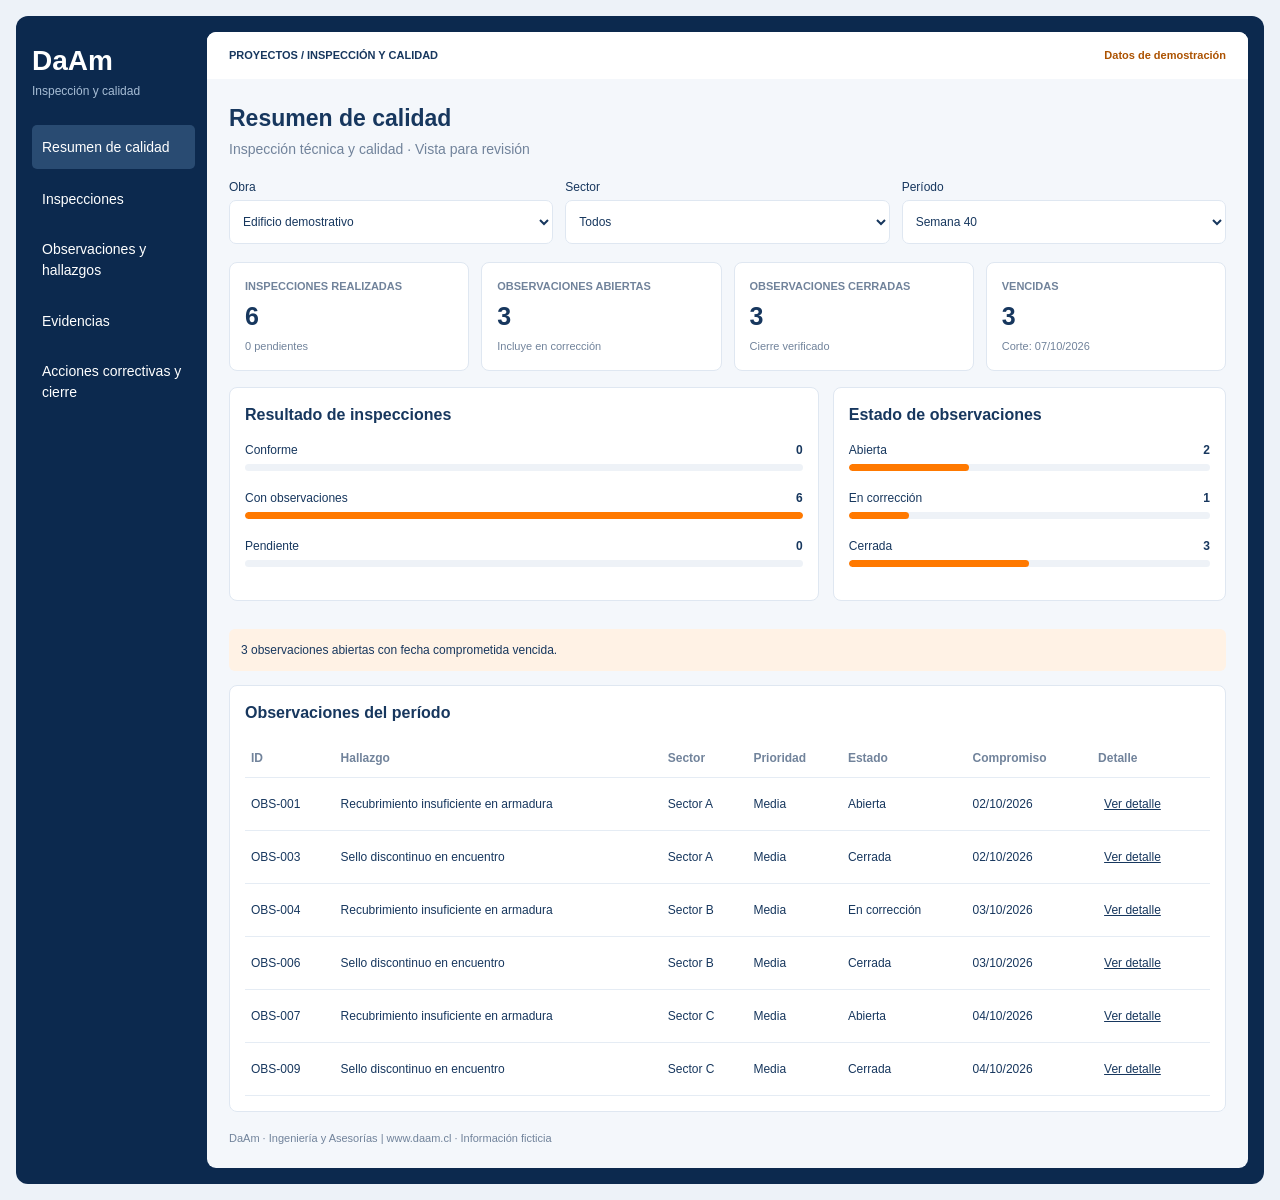
==== 01_Maquetas_DaAm/02_Inspeccion_Tecnica_y_Calidad/interfaz/index.html @ b721b5cd "Add files via upload" ====
<!doctype html>
<html lang="es"><head><meta charset="utf-8"><meta name="viewport" content="width=device-width,initial-scale=1"><title>DaAm · Inspección técnica y calidad</title><style>body{margin:0;padding:16px;background:#edf2f8}button,select{cursor:pointer}</style><meta name="description" content="Maqueta de revisión DaAm: inspección técnica y calidad con cinco páginas y datos de demostración."><link rel="icon" href="favicon.svg"><style>
@media(max-width:750px){
body{padding:6px}
#daam-review{padding:8px}
#daam-review aside{padding:2px 6px 8px}
#daam-review .brand{font-size:24px;line-height:1.2}
#daam-review .tag{margin-bottom:6px}
#daam-review nav{gap:2px}
#daam-review nav button{padding:6px 8px;min-height:36px}
#daam-review header{padding:10px 12px;gap:4px}
#daam-review .body{padding:12px}
#daam-review h2{font-size:21px;margin-bottom:2px}
#daam-review h3{margin-bottom:8px}
#daam-review .sub{margin-bottom:10px;font-size:12px}
#daam-review .filters{gap:8px;margin-bottom:10px}
#daam-review select{padding:7px;min-height:40px}
#daam-review .metrics{gap:8px;margin-bottom:10px}
#daam-review .metric{padding:10px}
#daam-review .value{font-size:21px;line-height:1.2;margin:3px 0}
#daam-review .hint{line-height:1.3}
#daam-review .panel{padding:12px;margin-bottom:10px}
#daam-review .panels{gap:0;margin-bottom:0}
#daam-review .chart{height:auto;aspect-ratio:490/205}
#daam-review .legend{margin-bottom:4px}
#daam-review .barrow{margin-bottom:10px}
#daam-review .barrow:last-child{margin-bottom:0}
#daam-review .barlabel{margin-bottom:3px}
#daam-review .alert{padding:9px;margin-bottom:10px}
#daam-review td,#daam-review th{padding:7px 5px}
#daam-review footer{margin-top:10px}
#daam-review .timeline{gap:10px}
}
</style><style>#daam-review .evidence-photo{display:block;width:100%;height:135px;object-fit:cover;border-radius:5px}#daam-review .evidence-photo.full{height:auto;max-height:320px;object-fit:contain}#daam-review .photo-note{font-size:11px;color:#71839b;margin:5px 0 10px}#daam-review dialog{max-height:90dvh;overflow-y:auto}</style></head><body>
<div id="daam-review">
<style>
#daam-review{font-family:Arial,sans-serif;color:#17375e;background:#0c294e;border-radius:12px;padding:16px;display:grid;grid-template-columns:175px minmax(0,1fr);font-size:14px;line-height:1.5}#daam-review *{box-sizing:border-box}#daam-review aside{color:white;padding:8px 12px 8px 0}#daam-review .brand{font-size:28px;font-weight:700;margin-bottom:0}#daam-review .tag{color:#a7bdd5;font-size:12px;margin-bottom:25px}#daam-review nav{display:grid;gap:8px}#daam-review button{font:inherit;border:0;text-align:left;background:transparent;color:inherit;padding:10px;border-radius:5px;min-height:44px}#daam-review button.active{background:#294b72;color:white}#daam-review main{background:#f4f7fb;border-radius:9px;overflow:hidden;min-width:0}#daam-review header{background:white;padding:15px 22px;font-size:11px;font-weight:700;display:flex;justify-content:space-between;gap:12px;flex-wrap:wrap}#daam-review .badge{color:#ac5200}#daam-review .body{padding:22px}#daam-review h2{font-size:23px;margin:0 0 4px;font-weight:700}#daam-review h3{font-size:16px;margin:0 0 14px;font-weight:700}#daam-review .sub{color:#71839b;margin:0 0 18px}#daam-review .filters{display:flex;gap:12px;flex-wrap:wrap;margin-bottom:18px}#daam-review label{display:grid;gap:4px;font-size:12px;flex:1;min-width:130px}#daam-review select{font:inherit;background:white;border:1px solid #dfe7f1;color:#17375e;padding:9px;border-radius:7px;width:100%;min-height:44px}#daam-review .metrics{display:grid;grid-template-columns:repeat(4,minmax(0,1fr));gap:12px;margin-bottom:16px}#daam-review .metric,#daam-review .panel{background:white;border:1px solid #dfe7f1;border-radius:8px;padding:15px}#daam-review .metric .label{font-size:11px;color:#71839b;font-weight:700;text-transform:uppercase}#daam-review .value{font-size:25px;font-weight:700;margin:3px 0}#daam-review .hint{font-size:11px;color:#71839b}#daam-review .orange{color:#ed7000}#daam-review .panels{display:grid;grid-template-columns:1.5fr 1fr;gap:14px;margin-bottom:14px}#daam-review .panel{min-width:0;margin-bottom:14px}#daam-review .barrow{margin-bottom:18px}#daam-review .barlabel{display:flex;justify-content:space-between;font-size:12px;gap:10px;margin-bottom:5px}#daam-review .track{height:7px;background:#eef2f7;border-radius:8px;overflow:hidden}#daam-review .bar{height:100%;background:#ff7900;border-radius:8px}#daam-review .tablewrap{overflow:auto}#daam-review table{border-collapse:collapse;width:100%;font-size:12px}#daam-review th{text-align:left;color:#71839b;font-weight:700}#daam-review td,#daam-review th{padding:10px 6px;border-bottom:1px solid #e5ecf4;white-space:nowrap}#daam-review .alert{background:#fff2e5;padding:12px;border-radius:6px;font-size:12px;margin-bottom:14px}#daam-review footer{color:#71839b;font-size:11px;margin-top:18px}#daam-review .legend{font-size:11px;display:flex;gap:16px;flex-wrap:wrap;margin-bottom:8px}#daam-review .legend span:before{content:' ';display:inline-block;width:18px;height:3px;background:#ff7900;margin-right:6px;vertical-align:middle}#daam-review .legend span:last-child:before{background:#294b72}#daam-review .chart{width:100%;height:200px;display:block}#daam-review .chart text{font-family:Arial;font-size:11px;fill:#71839b}#daam-review .timeline{display:grid;gap:15px}#daam-review .timeline .track{height:18px}#daam-review .timeline .bar{background:#294b72}#daam-review .footnote{font-size:12px;color:#71839b;margin-top:10px}@media(max-width:750px){#daam-review{grid-template-columns:1fr;padding:10px}#daam-review aside{padding:4px 8px 14px}#daam-review .tag{margin-bottom:10px}#daam-review nav{display:flex;flex-wrap:wrap;gap:4px}#daam-review nav button{font-size:12px}#daam-review .metrics{grid-template-columns:repeat(2,minmax(0,1fr))}#daam-review .panels{grid-template-columns:1fr}#daam-review .body{padding:15px}#daam-review .value{font-size:22px}}
</style>
<aside><div class="brand">DaAm</div><div class="tag">Inspección y calidad</div><nav aria-label="Páginas principales"><button class="active cursor-interaction" data-page="0" aria-pressed="true">Resumen de calidad</button><button class="cursor-interaction" data-page="1" aria-pressed="false">Inspecciones</button><button class="cursor-interaction" data-page="2" aria-pressed="false">Observaciones y hallazgos</button><button class="cursor-interaction" data-page="3" aria-pressed="false">Evidencias</button><button class="cursor-interaction" data-page="4" aria-pressed="false">Acciones correctivas y cierre</button></nav></aside>
<main><header><span>PROYECTOS / INSPECCIÓN Y CALIDAD</span><span class="badge">Datos de demostración</span></header><div class="body"><h2 id="dr-title">Resumen de calidad</h2><p class="sub">Inspección técnica y calidad · Vista para revisión</p><div class="filters"><label>Obra<select id="dr-project"><option>Edificio demostrativo</option><option>Centro logístico demostrativo</option></select></label><label>Sector<select id="dr-sector"><option>Todos</option><option>Sector A</option><option>Sector B</option><option>Sector C</option></select></label><label>Período<select id="dr-week"><option value="all">Todo el período</option><option value="39">Semana 39</option><option value="40" selected>Semana 40</option><option value="41">Semana 41</option></select></label></div><div id="dr-content" aria-live="polite"></div><footer>DaAm · Ingeniería y Asesorías | www.daam.cl · Información ficticia</footer></div></main>
<style>
#daam-review .quality-grid{display:grid;grid-template-columns:repeat(3,minmax(0,1fr));gap:12px}
#daam-review .evidence{padding:12px;background:#f4f7fb;border-radius:6px;border:1px solid #dfe7f1}
#daam-review .evidence strong{display:block;margin-bottom:5px}
#daam-review .evidence p{font-size:12px;margin:5px 0}
#daam-review .action{background:#294b72;color:white;font-size:12px;margin-top:8px}
#daam-review dialog{border:1px solid #dfe7f1;border-radius:10px;color:#17375e;max-width:560px;width:calc(100% - 32px);padding:20px}
#daam-review dialog::backdrop{background:#0c294e99}
#daam-review .checklist{padding-left:20px;font-size:14px}
#daam-review .row-action{color:#17375e;text-decoration:underline;padding:2px 6px;min-height:32px;font-size:12px}
@media(max-width:750px){#daam-review .quality-grid{grid-template-columns:1fr}#daam-review .evidence p{margin:3px 0}}
</style>
<script>
(()=>{
const root=document.getElementById('daam-review'),out=root.querySelector('#dr-content');
const names=['Resumen de calidad','Inspecciones','Observaciones y hallazgos','Evidencias','Acciones correctivas y cierre'];let page=0;
const templates=[
['Fundaciones','Obra gruesa','Dimensiones y recubrimientos','Conforme',null],
['Estructura','Obra gruesa','Armaduras y limpieza de moldajes','Con observaciones','Recubrimiento insuficiente en armadura'],
['Instalaciones sanitarias','Instalaciones','Prueba de estanqueidad','Con observaciones','Pérdida de presión en tramo de prueba'],
['Tabiquería','Terminaciones','Alineación y fijaciones','Conforme',null],
['Impermeabilización','Terminaciones','Continuidad y sellos','Con observaciones','Sello discontinuo en encuentro'],
['Instalaciones eléctricas','Instalaciones','Continuidad y rotulación','Pendiente',null]
];
const inspections=[],findings=[];let id=1,h=1;
for(let project=0;project<2;project++)for(let sector=0;sector<3;sector++)for(let i=0;i<6;i++){
const t=templates[i],week=39+(i%3),day=21+(week-39)*7+sector;
const date=new Date(Date.UTC(2026,8,day));const insp={id:'INS-'+String(id++).padStart(3,'0'),project,sector:'Sector '+String.fromCharCode(65+sector),week,date:date.toISOString().slice(0,10),part:t[0],specialty:t[1],check:t[2],result:t[3],responsible:['ITO obra gruesa','ITO instalaciones','ITO terminaciones'][i%3],finding:null};
if(t[4]){const n=h++,closed=(n%3===0),state=closed?'Cerrada':n%2===0?'En corrección':'Abierta';const detected=new Date(date),due=new Date(date);due.setUTCDate(due.getUTCDate()+4);const close=new Date(due);close.setUTCDate(close.getUTCDate()-1);const f={id:'OBS-'+String(n).padStart(3,'0'),inspection:insp.id,project,sector:insp.sector,week,date:insp.date,description:t[4],classification:'No conformidad',priority:i===2?'Alta':'Media',responsible:i===2?'Contratista sanitario':i===1?'Jefe de obra':'Contratista terminaciones',due:due.toISOString().slice(0,10),state,action:i===2?'Reparar unión y repetir prueba de presión':i===1?'Ajustar separadores y verificar recubrimiento':'Reponer sello y verificar continuidad',close:closed?close.toISOString().slice(0,10):null};insp.finding=f.id;findings.push(f)}inspections.push(insp)
}
const photo=x=>x.description.includes('Recubrimiento')?'armadura':x.description.includes('presión')?'presion':'sello';
const photoHtml=(x,full=false)=>`<img class="evidence-photo ${full?'full':''}" src="evidencias/${photo(x)}.png" alt="Fotografía ilustrativa: ${x.description}" loading="lazy"><p class="photo-note">Fotografía de demostración generada con IA</p>`;
const cutoff='2026-10-07',fmt=d=>d?d.split('-').reverse().join('/'):'—',metric=(l,v,h)=>`<div class="metric"><div class="label">${l}</div><div class="value">${v}</div><div class="hint">${h}</div></div>`,panel=(t,b)=>`<section class="panel"><h3>${t}</h3>${b}</section>`,table=(head,rows)=>`<div class="tablewrap"><table><thead><tr>${head.map(x=>`<th>${x}</th>`).join('')}</tr></thead><tbody>${rows.length?rows.map(r=>`<tr>${r.map(x=>`<td>${x}</td>`).join('')}</tr>`).join(''):`<tr><td colspan="${head.length}">Sin registros para estos filtros.</td></tr>`}</tbody></table></div>`;
function select(){const p=root.querySelector('#dr-project').selectedIndex,s=root.querySelector('#dr-sector').value,w=root.querySelector('#dr-week').value;const matches=x=>x.project===p&&(s==='Todos'||x.sector===s)&&(w==='all'||x.week===+w);return {ins:inspections.filter(matches),obs:findings.filter(matches)}}
function bars(items,total){return items.map(([l,n])=>`<div class="barrow"><div class="barlabel"><span>${l}</span><strong>${n}</strong></div><div class="track"><div class="bar" style="width:${total?n/total*100:0}%"></div></div></div>`).join('')}
function render(){const {ins,obs}=select(),done=ins.filter(x=>x.result!=='Pendiente').length,closed=obs.filter(x=>x.state==='Cerrada').length,open=obs.length-closed,late=obs.filter(x=>x.state!=='Cerrada'&&x.due<cutoff).length;root.querySelector('#dr-title').textContent=names[page];
const obsRows=obs.map(x=>[x.id,x.description,x.sector,x.priority,x.state,fmt(x.due),`<button class="row-action cursor-interaction" data-detail="${x.id}">Ver detalle</button>`]);
if(page===0)out.innerHTML=`<div class="metrics">${metric('Inspecciones realizadas',done,ins.length-done+' pendientes')}${metric('Observaciones abiertas',open,'Incluye en corrección')}${metric('Observaciones cerradas',closed,'Cierre verificado')}${metric('Vencidas',late,'Corte: 07/10/2026')}</div><div class="panels">${panel('Resultado de inspecciones',bars(['Conforme','Con observaciones','Pendiente'].map(s=>[s,ins.filter(x=>x.result===s).length]),ins.length))}${panel('Estado de observaciones',bars(['Abierta','En corrección','Cerrada'].map(s=>[s,obs.filter(x=>x.state===s).length]),obs.length))}</div><div class="alert">${late} observaciones abiertas con fecha comprometida vencida.</div>`+panel('Observaciones del período',table(['ID','Hallazgo','Sector','Prioridad','Estado','Compromiso','Detalle'],obsRows));
if(page===1)out.innerHTML=panel('Registro de inspecciones',table(['ID','Fecha','Especialidad','Sector','Partida','Responsable','Resultado','Lista aplicada'],ins.map(x=>[x.id,fmt(x.date),x.specialty,x.sector,x.part,x.responsible,x.result,`<button class="row-action cursor-interaction" data-detail="${x.id}">Ver lista</button>`])))+`<div class="footnote">Inspecciones pendientes: lista asignada, aún sin resultado.</div>`;
if(page===2)out.innerHTML=panel('Observaciones y hallazgos',table(['ID','Hallazgo','Sector','Prioridad','Estado','Compromiso','Detalle'],obsRows));
if(page===3)out.innerHTML=panel('Evidencias asociadas',`<div class="quality-grid">${obs.map(x=>`<article class="evidence">${photoHtml(x)}<strong>EV-${x.id.slice(4)} · ${x.sector}</strong><p>${x.description}</p><p>Inspección: ${x.inspection} · Hallazgo: ${x.id}</p><p>Fecha: ${fmt(x.date)}</p><p>Fotografía y acta de inspección de muestra</p><button class="action cursor-interaction" data-detail="${x.id}">Abrir evidencia</button></article>`).join('')}</div>`)+`<div class="footnote">Fotografías ilustrativas y registros ficticios vinculados a cada hallazgo. Las imágenes se reutilizan por tipo de observación y no corresponden a obras reales.</div>`;
if(page===4){const rate=obs.length?Math.round(closed/obs.length*100):0;const days=obs.filter(x=>x.close).map(x=>(Date.parse(x.close)-Date.parse(x.date))/86400000),avg=days.length?(days.reduce((a,b)=>a+b,0)/days.length).toFixed(1):'—';out.innerHTML=`<div class="metrics">${metric('Acciones pendientes',open,'Abiertas y en corrección')}${metric('Cierres verificados',closed,'Con registro de verificación')}${metric('Resolución',rate+' %','Cerradas / observaciones del período')}${metric('Tiempo medio de cierre',avg==='—'?'—':avg+' días','Solo observaciones cerradas')}</div>`+panel('Acciones correctivas y verificación',table(['Hallazgo','Acción requerida','Responsable','Compromiso','Estado','Cierre','Verificación'],obs.map(x=>[x.id,x.action,x.responsible,fmt(x.due),x.state,fmt(x.close),x.close?`<button class="row-action cursor-interaction" data-detail="${x.id}">Ver cierre</button>`:'Pendiente'])))+`<div class="footnote">Indicadores por fecha de detección del hallazgo. Vencimiento evaluado al 07/10/2026.</div>`}
out.querySelectorAll('[data-detail]').forEach(b=>b.addEventListener('click',()=>detail(b.dataset.detail)));
}
const dialog=document.createElement('dialog');dialog.id='quality-dialog';root.appendChild(dialog);
function detail(id){let x=inspections.find(x=>x.id===id);if(x){dialog.innerHTML=`<h3>${x.id} · ${x.part}</h3><p>${fmt(x.date)} · ${x.sector} · ${x.responsible}</p><p>Lista aplicada: ${x.check}</p><ul class="checklist"><li>Documentación y planos vigentes: ${x.result==='Pendiente'?'Por revisar':'Verificados'}</li><li>Ubicación y alcance: ${x.result==='Pendiente'?'Por revisar':'Verificados'}</li><li>Control de ejecución: ${x.result}</li></ul><p>Hallazgo asociado: ${x.finding||'Sin observaciones'}</p>`}else{x=findings.find(x=>x.id===id);dialog.innerHTML=`<h3>${x.id} · ${x.description}</h3>${photoHtml(x,true)}<p>Inspección ${x.inspection} · ${x.sector} · ${fmt(x.date)}</p><p>Clasificación: ${x.classification} · Prioridad: ${x.priority}</p><p>Responsable: ${x.responsible}</p><p>Acción: ${x.action}</p><p>Compromiso: ${fmt(x.due)} · Estado: ${x.state}</p><p>Evidencia de detección: acta EV-${x.id.slice(4)} de muestra.</p><p>${x.close?'Cierre verificado por ITO el '+fmt(x.close)+'. Acción revisada y resultado conforme.':'Verificación de cierre pendiente.'}</p>`}dialog.innerHTML+='<button class="action cursor-interaction" id="quality-close">Cerrar</button>';dialog.querySelector('#quality-close').onclick=()=>dialog.close();dialog.showModal()}
root.querySelectorAll('nav button').forEach(b=>b.addEventListener('click',()=>{page=+b.dataset.page;root.querySelectorAll('nav button').forEach(x=>{x.classList.toggle('active',x===b);x.setAttribute('aria-pressed',String(x===b))});render()}));root.querySelectorAll('select').forEach(s=>s.addEventListener('change',render));render();
})();
</script>
</div><script>
(function(){
 function send(type,extra){window.parent.postMessage(Object.assign({isStreamlitMessage:true,type:type},extra||{}),'*');}
 function resize(){send('streamlit:setFrameHeight',{height:Math.ceil(document.documentElement.getBoundingClientRect().height)});}
 window.addEventListener('message',function(e){if(e.source===window.parent&&e.data.type==='streamlit:render'){resize();}});
 send('streamlit:componentReady',{apiVersion:1});
 new ResizeObserver(resize).observe(document.body);
 window.addEventListener('load',resize);
})();
</script></body></html>
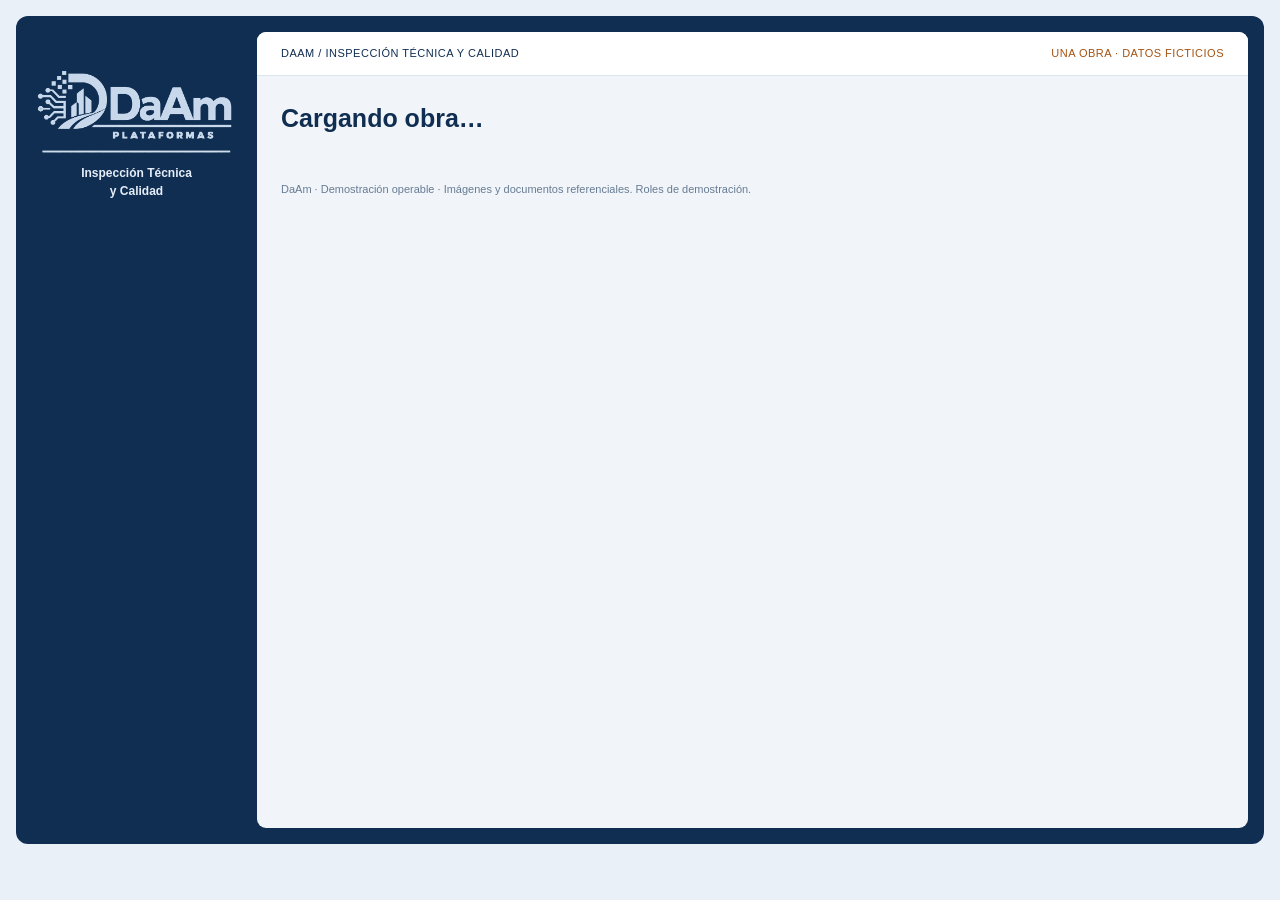
==== commit 597f9457: "Add files via upload" ====
--- a/01_Maquetas_DaAm/02_Inspeccion_Tecnica_y_Calidad/interfaz/index.html
+++ b/01_Maquetas_DaAm/02_Inspeccion_Tecnica_y_Calidad/interfaz/index.html
@@ -1,99 +1 @@
-<!doctype html>
-<html lang="es"><head><meta charset="utf-8"><meta name="viewport" content="width=device-width,initial-scale=1"><title>DaAm · Inspección técnica y calidad</title><style>body{margin:0;padding:16px;background:#edf2f8}button,select{cursor:pointer}</style><meta name="description" content="Maqueta de revisión DaAm: inspección técnica y calidad con cinco páginas y datos de demostración."><link rel="icon" href="favicon.svg"><style>
-@media(max-width:750px){
-body{padding:6px}
-#daam-review{padding:8px}
-#daam-review aside{padding:2px 6px 8px}
-#daam-review .brand{font-size:24px;line-height:1.2}
-#daam-review .tag{margin-bottom:6px}
-#daam-review nav{gap:2px}
-#daam-review nav button{padding:6px 8px;min-height:36px}
-#daam-review header{padding:10px 12px;gap:4px}
-#daam-review .body{padding:12px}
-#daam-review h2{font-size:21px;margin-bottom:2px}
-#daam-review h3{margin-bottom:8px}
-#daam-review .sub{margin-bottom:10px;font-size:12px}
-#daam-review .filters{gap:8px;margin-bottom:10px}
-#daam-review select{padding:7px;min-height:40px}
-#daam-review .metrics{gap:8px;margin-bottom:10px}
-#daam-review .metric{padding:10px}
-#daam-review .value{font-size:21px;line-height:1.2;margin:3px 0}
-#daam-review .hint{line-height:1.3}
-#daam-review .panel{padding:12px;margin-bottom:10px}
-#daam-review .panels{gap:0;margin-bottom:0}
-#daam-review .chart{height:auto;aspect-ratio:490/205}
-#daam-review .legend{margin-bottom:4px}
-#daam-review .barrow{margin-bottom:10px}
-#daam-review .barrow:last-child{margin-bottom:0}
-#daam-review .barlabel{margin-bottom:3px}
-#daam-review .alert{padding:9px;margin-bottom:10px}
-#daam-review td,#daam-review th{padding:7px 5px}
-#daam-review footer{margin-top:10px}
-#daam-review .timeline{gap:10px}
-}
-</style><style>#daam-review .evidence-photo{display:block;width:100%;height:135px;object-fit:cover;border-radius:5px}#daam-review .evidence-photo.full{height:auto;max-height:320px;object-fit:contain}#daam-review .photo-note{font-size:11px;color:#71839b;margin:5px 0 10px}#daam-review dialog{max-height:90dvh;overflow-y:auto}</style></head><body>
-<div id="daam-review">
-<style>
-#daam-review{font-family:Arial,sans-serif;color:#17375e;background:#0c294e;border-radius:12px;padding:16px;display:grid;grid-template-columns:175px minmax(0,1fr);font-size:14px;line-height:1.5}#daam-review *{box-sizing:border-box}#daam-review aside{color:white;padding:8px 12px 8px 0}#daam-review .brand{font-size:28px;font-weight:700;margin-bottom:0}#daam-review .tag{color:#a7bdd5;font-size:12px;margin-bottom:25px}#daam-review nav{display:grid;gap:8px}#daam-review button{font:inherit;border:0;text-align:left;background:transparent;color:inherit;padding:10px;border-radius:5px;min-height:44px}#daam-review button.active{background:#294b72;color:white}#daam-review main{background:#f4f7fb;border-radius:9px;overflow:hidden;min-width:0}#daam-review header{background:white;padding:15px 22px;font-size:11px;font-weight:700;display:flex;justify-content:space-between;gap:12px;flex-wrap:wrap}#daam-review .badge{color:#ac5200}#daam-review .body{padding:22px}#daam-review h2{font-size:23px;margin:0 0 4px;font-weight:700}#daam-review h3{font-size:16px;margin:0 0 14px;font-weight:700}#daam-review .sub{color:#71839b;margin:0 0 18px}#daam-review .filters{display:flex;gap:12px;flex-wrap:wrap;margin-bottom:18px}#daam-review label{display:grid;gap:4px;font-size:12px;flex:1;min-width:130px}#daam-review select{font:inherit;background:white;border:1px solid #dfe7f1;color:#17375e;padding:9px;border-radius:7px;width:100%;min-height:44px}#daam-review .metrics{display:grid;grid-template-columns:repeat(4,minmax(0,1fr));gap:12px;margin-bottom:16px}#daam-review .metric,#daam-review .panel{background:white;border:1px solid #dfe7f1;border-radius:8px;padding:15px}#daam-review .metric .label{font-size:11px;color:#71839b;font-weight:700;text-transform:uppercase}#daam-review .value{font-size:25px;font-weight:700;margin:3px 0}#daam-review .hint{font-size:11px;color:#71839b}#daam-review .orange{color:#ed7000}#daam-review .panels{display:grid;grid-template-columns:1.5fr 1fr;gap:14px;margin-bottom:14px}#daam-review .panel{min-width:0;margin-bottom:14px}#daam-review .barrow{margin-bottom:18px}#daam-review .barlabel{display:flex;justify-content:space-between;font-size:12px;gap:10px;margin-bottom:5px}#daam-review .track{height:7px;background:#eef2f7;border-radius:8px;overflow:hidden}#daam-review .bar{height:100%;background:#ff7900;border-radius:8px}#daam-review .tablewrap{overflow:auto}#daam-review table{border-collapse:collapse;width:100%;font-size:12px}#daam-review th{text-align:left;color:#71839b;font-weight:700}#daam-review td,#daam-review th{padding:10px 6px;border-bottom:1px solid #e5ecf4;white-space:nowrap}#daam-review .alert{background:#fff2e5;padding:12px;border-radius:6px;font-size:12px;margin-bottom:14px}#daam-review footer{color:#71839b;font-size:11px;margin-top:18px}#daam-review .legend{font-size:11px;display:flex;gap:16px;flex-wrap:wrap;margin-bottom:8px}#daam-review .legend span:before{content:' ';display:inline-block;width:18px;height:3px;background:#ff7900;margin-right:6px;vertical-align:middle}#daam-review .legend span:last-child:before{background:#294b72}#daam-review .chart{width:100%;height:200px;display:block}#daam-review .chart text{font-family:Arial;font-size:11px;fill:#71839b}#daam-review .timeline{display:grid;gap:15px}#daam-review .timeline .track{height:18px}#daam-review .timeline .bar{background:#294b72}#daam-review .footnote{font-size:12px;color:#71839b;margin-top:10px}@media(max-width:750px){#daam-review{grid-template-columns:1fr;padding:10px}#daam-review aside{padding:4px 8px 14px}#daam-review .tag{margin-bottom:10px}#daam-review nav{display:flex;flex-wrap:wrap;gap:4px}#daam-review nav button{font-size:12px}#daam-review .metrics{grid-template-columns:repeat(2,minmax(0,1fr))}#daam-review .panels{grid-template-columns:1fr}#daam-review .body{padding:15px}#daam-review .value{font-size:22px}}
-</style>
-<aside><div class="brand">DaAm</div><div class="tag">Inspección y calidad</div><nav aria-label="Páginas principales"><button class="active cursor-interaction" data-page="0" aria-pressed="true">Resumen de calidad</button><button class="cursor-interaction" data-page="1" aria-pressed="false">Inspecciones</button><button class="cursor-interaction" data-page="2" aria-pressed="false">Observaciones y hallazgos</button><button class="cursor-interaction" data-page="3" aria-pressed="false">Evidencias</button><button class="cursor-interaction" data-page="4" aria-pressed="false">Acciones correctivas y cierre</button></nav></aside>
-<main><header><span>PROYECTOS / INSPECCIÓN Y CALIDAD</span><span class="badge">Datos de demostración</span></header><div class="body"><h2 id="dr-title">Resumen de calidad</h2><p class="sub">Inspección técnica y calidad · Vista para revisión</p><div class="filters"><label>Obra<select id="dr-project"><option>Edificio demostrativo</option><option>Centro logístico demostrativo</option></select></label><label>Sector<select id="dr-sector"><option>Todos</option><option>Sector A</option><option>Sector B</option><option>Sector C</option></select></label><label>Período<select id="dr-week"><option value="all">Todo el período</option><option value="39">Semana 39</option><option value="40" selected>Semana 40</option><option value="41">Semana 41</option></select></label></div><div id="dr-content" aria-live="polite"></div><footer>DaAm · Ingeniería y Asesorías | www.daam.cl · Información ficticia</footer></div></main>
-<style>
-#daam-review .quality-grid{display:grid;grid-template-columns:repeat(3,minmax(0,1fr));gap:12px}
-#daam-review .evidence{padding:12px;background:#f4f7fb;border-radius:6px;border:1px solid #dfe7f1}
-#daam-review .evidence strong{display:block;margin-bottom:5px}
-#daam-review .evidence p{font-size:12px;margin:5px 0}
-#daam-review .action{background:#294b72;color:white;font-size:12px;margin-top:8px}
-#daam-review dialog{border:1px solid #dfe7f1;border-radius:10px;color:#17375e;max-width:560px;width:calc(100% - 32px);padding:20px}
-#daam-review dialog::backdrop{background:#0c294e99}
-#daam-review .checklist{padding-left:20px;font-size:14px}
-#daam-review .row-action{color:#17375e;text-decoration:underline;padding:2px 6px;min-height:32px;font-size:12px}
-@media(max-width:750px){#daam-review .quality-grid{grid-template-columns:1fr}#daam-review .evidence p{margin:3px 0}}
-</style>
-<script>
-(()=>{
-const root=document.getElementById('daam-review'),out=root.querySelector('#dr-content');
-const names=['Resumen de calidad','Inspecciones','Observaciones y hallazgos','Evidencias','Acciones correctivas y cierre'];let page=0;
-const templates=[
-['Fundaciones','Obra gruesa','Dimensiones y recubrimientos','Conforme',null],
-['Estructura','Obra gruesa','Armaduras y limpieza de moldajes','Con observaciones','Recubrimiento insuficiente en armadura'],
-['Instalaciones sanitarias','Instalaciones','Prueba de estanqueidad','Con observaciones','Pérdida de presión en tramo de prueba'],
-['Tabiquería','Terminaciones','Alineación y fijaciones','Conforme',null],
-['Impermeabilización','Terminaciones','Continuidad y sellos','Con observaciones','Sello discontinuo en encuentro'],
-['Instalaciones eléctricas','Instalaciones','Continuidad y rotulación','Pendiente',null]
-];
-const inspections=[],findings=[];let id=1,h=1;
-for(let project=0;project<2;project++)for(let sector=0;sector<3;sector++)for(let i=0;i<6;i++){
-const t=templates[i],week=39+(i%3),day=21+(week-39)*7+sector;
-const date=new Date(Date.UTC(2026,8,day));const insp={id:'INS-'+String(id++).padStart(3,'0'),project,sector:'Sector '+String.fromCharCode(65+sector),week,date:date.toISOString().slice(0,10),part:t[0],specialty:t[1],check:t[2],result:t[3],responsible:['ITO obra gruesa','ITO instalaciones','ITO terminaciones'][i%3],finding:null};
-if(t[4]){const n=h++,closed=(n%3===0),state=closed?'Cerrada':n%2===0?'En corrección':'Abierta';const detected=new Date(date),due=new Date(date);due.setUTCDate(due.getUTCDate()+4);const close=new Date(due);close.setUTCDate(close.getUTCDate()-1);const f={id:'OBS-'+String(n).padStart(3,'0'),inspection:insp.id,project,sector:insp.sector,week,date:insp.date,description:t[4],classification:'No conformidad',priority:i===2?'Alta':'Media',responsible:i===2?'Contratista sanitario':i===1?'Jefe de obra':'Contratista terminaciones',due:due.toISOString().slice(0,10),state,action:i===2?'Reparar unión y repetir prueba de presión':i===1?'Ajustar separadores y verificar recubrimiento':'Reponer sello y verificar continuidad',close:closed?close.toISOString().slice(0,10):null};insp.finding=f.id;findings.push(f)}inspections.push(insp)
-}
-const photo=x=>x.description.includes('Recubrimiento')?'armadura':x.description.includes('presión')?'presion':'sello';
-const photoHtml=(x,full=false)=>`<img class="evidence-photo ${full?'full':''}" src="evidencias/${photo(x)}.png" alt="Fotografía ilustrativa: ${x.description}" loading="lazy"><p class="photo-note">Fotografía de demostración generada con IA</p>`;
-const cutoff='2026-10-07',fmt=d=>d?d.split('-').reverse().join('/'):'—',metric=(l,v,h)=>`<div class="metric"><div class="label">${l}</div><div class="value">${v}</div><div class="hint">${h}</div></div>`,panel=(t,b)=>`<section class="panel"><h3>${t}</h3>${b}</section>`,table=(head,rows)=>`<div class="tablewrap"><table><thead><tr>${head.map(x=>`<th>${x}</th>`).join('')}</tr></thead><tbody>${rows.length?rows.map(r=>`<tr>${r.map(x=>`<td>${x}</td>`).join('')}</tr>`).join(''):`<tr><td colspan="${head.length}">Sin registros para estos filtros.</td></tr>`}</tbody></table></div>`;
-function select(){const p=root.querySelector('#dr-project').selectedIndex,s=root.querySelector('#dr-sector').value,w=root.querySelector('#dr-week').value;const matches=x=>x.project===p&&(s==='Todos'||x.sector===s)&&(w==='all'||x.week===+w);return {ins:inspections.filter(matches),obs:findings.filter(matches)}}
-function bars(items,total){return items.map(([l,n])=>`<div class="barrow"><div class="barlabel"><span>${l}</span><strong>${n}</strong></div><div class="track"><div class="bar" style="width:${total?n/total*100:0}%"></div></div></div>`).join('')}
-function render(){const {ins,obs}=select(),done=ins.filter(x=>x.result!=='Pendiente').length,closed=obs.filter(x=>x.state==='Cerrada').length,open=obs.length-closed,late=obs.filter(x=>x.state!=='Cerrada'&&x.due<cutoff).length;root.querySelector('#dr-title').textContent=names[page];
-const obsRows=obs.map(x=>[x.id,x.description,x.sector,x.priority,x.state,fmt(x.due),`<button class="row-action cursor-interaction" data-detail="${x.id}">Ver detalle</button>`]);
-if(page===0)out.innerHTML=`<div class="metrics">${metric('Inspecciones realizadas',done,ins.length-done+' pendientes')}${metric('Observaciones abiertas',open,'Incluye en corrección')}${metric('Observaciones cerradas',closed,'Cierre verificado')}${metric('Vencidas',late,'Corte: 07/10/2026')}</div><div class="panels">${panel('Resultado de inspecciones',bars(['Conforme','Con observaciones','Pendiente'].map(s=>[s,ins.filter(x=>x.result===s).length]),ins.length))}${panel('Estado de observaciones',bars(['Abierta','En corrección','Cerrada'].map(s=>[s,obs.filter(x=>x.state===s).length]),obs.length))}</div><div class="alert">${late} observaciones abiertas con fecha comprometida vencida.</div>`+panel('Observaciones del período',table(['ID','Hallazgo','Sector','Prioridad','Estado','Compromiso','Detalle'],obsRows));
-if(page===1)out.innerHTML=panel('Registro de inspecciones',table(['ID','Fecha','Especialidad','Sector','Partida','Responsable','Resultado','Lista aplicada'],ins.map(x=>[x.id,fmt(x.date),x.specialty,x.sector,x.part,x.responsible,x.result,`<button class="row-action cursor-interaction" data-detail="${x.id}">Ver lista</button>`])))+`<div class="footnote">Inspecciones pendientes: lista asignada, aún sin resultado.</div>`;
-if(page===2)out.innerHTML=panel('Observaciones y hallazgos',table(['ID','Hallazgo','Sector','Prioridad','Estado','Compromiso','Detalle'],obsRows));
-if(page===3)out.innerHTML=panel('Evidencias asociadas',`<div class="quality-grid">${obs.map(x=>`<article class="evidence">${photoHtml(x)}<strong>EV-${x.id.slice(4)} · ${x.sector}</strong><p>${x.description}</p><p>Inspección: ${x.inspection} · Hallazgo: ${x.id}</p><p>Fecha: ${fmt(x.date)}</p><p>Fotografía y acta de inspección de muestra</p><button class="action cursor-interaction" data-detail="${x.id}">Abrir evidencia</button></article>`).join('')}</div>`)+`<div class="footnote">Fotografías ilustrativas y registros ficticios vinculados a cada hallazgo. Las imágenes se reutilizan por tipo de observación y no corresponden a obras reales.</div>`;
-if(page===4){const rate=obs.length?Math.round(closed/obs.length*100):0;const days=obs.filter(x=>x.close).map(x=>(Date.parse(x.close)-Date.parse(x.date))/86400000),avg=days.length?(days.reduce((a,b)=>a+b,0)/days.length).toFixed(1):'—';out.innerHTML=`<div class="metrics">${metric('Acciones pendientes',open,'Abiertas y en corrección')}${metric('Cierres verificados',closed,'Con registro de verificación')}${metric('Resolución',rate+' %','Cerradas / observaciones del período')}${metric('Tiempo medio de cierre',avg==='—'?'—':avg+' días','Solo observaciones cerradas')}</div>`+panel('Acciones correctivas y verificación',table(['Hallazgo','Acción requerida','Responsable','Compromiso','Estado','Cierre','Verificación'],obs.map(x=>[x.id,x.action,x.responsible,fmt(x.due),x.state,fmt(x.close),x.close?`<button class="row-action cursor-interaction" data-detail="${x.id}">Ver cierre</button>`:'Pendiente'])))+`<div class="footnote">Indicadores por fecha de detección del hallazgo. Vencimiento evaluado al 07/10/2026.</div>`}
-out.querySelectorAll('[data-detail]').forEach(b=>b.addEventListener('click',()=>detail(b.dataset.detail)));
-}
-const dialog=document.createElement('dialog');dialog.id='quality-dialog';root.appendChild(dialog);
-function detail(id){let x=inspections.find(x=>x.id===id);if(x){dialog.innerHTML=`<h3>${x.id} · ${x.part}</h3><p>${fmt(x.date)} · ${x.sector} · ${x.responsible}</p><p>Lista aplicada: ${x.check}</p><ul class="checklist"><li>Documentación y planos vigentes: ${x.result==='Pendiente'?'Por revisar':'Verificados'}</li><li>Ubicación y alcance: ${x.result==='Pendiente'?'Por revisar':'Verificados'}</li><li>Control de ejecución: ${x.result}</li></ul><p>Hallazgo asociado: ${x.finding||'Sin observaciones'}</p>`}else{x=findings.find(x=>x.id===id);dialog.innerHTML=`<h3>${x.id} · ${x.description}</h3>${photoHtml(x,true)}<p>Inspección ${x.inspection} · ${x.sector} · ${fmt(x.date)}</p><p>Clasificación: ${x.classification} · Prioridad: ${x.priority}</p><p>Responsable: ${x.responsible}</p><p>Acción: ${x.action}</p><p>Compromiso: ${fmt(x.due)} · Estado: ${x.state}</p><p>Evidencia de detección: acta EV-${x.id.slice(4)} de muestra.</p><p>${x.close?'Cierre verificado por ITO el '+fmt(x.close)+'. Acción revisada y resultado conforme.':'Verificación de cierre pendiente.'}</p>`}dialog.innerHTML+='<button class="action cursor-interaction" id="quality-close">Cerrar</button>';dialog.querySelector('#quality-close').onclick=()=>dialog.close();dialog.showModal()}
-root.querySelectorAll('nav button').forEach(b=>b.addEventListener('click',()=>{page=+b.dataset.page;root.querySelectorAll('nav button').forEach(x=>{x.classList.toggle('active',x===b);x.setAttribute('aria-pressed',String(x===b))});render()}));root.querySelectorAll('select').forEach(s=>s.addEventListener('change',render));render();
-})();
-</script>
-</div><script>
-(function(){
- function send(type,extra){window.parent.postMessage(Object.assign({isStreamlitMessage:true,type:type},extra||{}),'*');}
- function resize(){send('streamlit:setFrameHeight',{height:Math.ceil(document.documentElement.getBoundingClientRect().height)});}
- window.addEventListener('message',function(e){if(e.source===window.parent&&e.data.type==='streamlit:render'){resize();}});
- send('streamlit:componentReady',{apiVersion:1});
- new ResizeObserver(resize).observe(document.body);
- window.addEventListener('load',resize);
-})();
-</script></body></html>
+<!doctype html><html lang="es"><head><meta charset="utf-8"><meta name="viewport" content="width=device-width,initial-scale=1"><title>DaAm · Inspección Técnica y Calidad</title><link rel="stylesheet" href="base.css"><link rel="stylesheet" href="calidad.css"></head><body><div class="app"><aside><div class="brand-lockup" aria-label="DaAm Plataformas · Inspección Técnica y Calidad"><div class="brand-symbol"><img src="logo-daam-base.png" alt="DaAm Plataformas"></div><div class="brand-subtitle">Inspección Técnica<br>y Calidad</div></div><nav aria-label="Pestañas de la plataforma"></nav></aside><main><header><span>DAAM / INSPECCIÓN TÉCNICA Y CALIDAD</span><span class="demo">UNA OBRA · DATOS FICTICIOS</span></header><div class="body"><h1 id="title">Cargando obra…</h1><p class="subtitle" id="project"></p><div id="message" role="status"></div><div class="toolbar" id="filters"></div><div id="content"></div><footer>DaAm · Demostración operable · Imágenes y documentos referenciales. Roles de demostración.</footer></div></main></div><dialog id="viewer"><button class="btn" id="close-viewer">Cerrar ×</button><h2 id="viewer-title"></h2><img id="viewer-image" alt=""><p id="viewer-note" class="note"></p></dialog><script src="app.js"></script></body></html>
--- a/01_Maquetas_DaAm/02_Inspeccion_Tecnica_y_Calidad/interfaz/base.css
+++ b/01_Maquetas_DaAm/02_Inspeccion_Tecnica_y_Calidad/interfaz/base.css
@@ -0,0 +1,3 @@
+
+:root{--navy:#102e52;--blue:#365d85;--orange:#f47b20;--bg:#f1f5fa;--muted:#667b92;--line:#dce5ef;--red:#b7363a;--green:#23715b}*{box-sizing:border-box}body{margin:0;padding:16px;background:#eaf0f7;color:var(--navy);font:14px/1.5 Arial,sans-serif}button,input,select{font:inherit}button,select{cursor:pointer}button:focus-visible,input:focus-visible,select:focus-visible{outline:3px solid #f4a45f;outline-offset:2px}.app{display:grid;grid-template-columns:225px minmax(0,1fr);padding:16px;background:var(--navy);border-radius:12px;min-height:92vh}aside{padding-right:16px;color:white}.logo{display:block;width:100%;margin:10px 0 22px}.brand-label{font-size:11px;color:#bacce0;margin:0 0 20px}nav{display:grid;gap:8px}nav button{border:0;background:#2b5078;color:#ffffff;text-align:center;border-radius:6px;padding:12px;min-height:44px}nav button.active{background:#436f9b;color:white}nav button:hover{background:#3b658f}nav button.active:hover{background:#4c7ba9}main{background:var(--bg);border-radius:9px;overflow:hidden;min-width:0}header{background:white;border-bottom:1px solid var(--line);padding:13px 24px;display:flex;justify-content:space-between;gap:12px;flex-wrap:wrap;font-size:11px;letter-spacing:.5px}.demo{color:#a45211}.body{padding:24px}h1{font-size:25px;margin:0}h2{font-size:16px;margin:0 0 15px}p{margin:0 0 12px}.subtitle,.muted{color:var(--muted)}.subtitle{margin:3px 0 20px}.toolbar{display:flex;gap:12px;align-items:end;flex-wrap:wrap;margin:16px 0}.toolbar label{display:grid;gap:5px;font-size:12px;min-width:135px}.toolbar input,.toolbar select{border:1px solid var(--line);border-radius:6px;background:white;color:var(--navy);padding:8px;min-height:40px}.toolbar select[multiple]{height:82px;min-width:160px}.btn{border:1px solid var(--line);background:white;color:var(--navy);border-radius:6px;padding:9px 14px;min-height:40px}.btn.primary{background:var(--navy);color:white}.panel{padding:20px;background:white;border:1px solid var(--line);border-radius:8px;margin-bottom:18px;min-width:0}.info{display:grid;grid-template-columns:repeat(4,minmax(0,1fr));gap:17px 24px}.info small{display:block;color:var(--muted);font-size:11px;text-transform:uppercase}.info strong{font-size:14px}.cards{display:grid;grid-template-columns:repeat(3,minmax(0,1fr));gap:16px;margin-bottom:18px}.card{padding:20px;background:white;border:1px solid var(--line);border-radius:8px;min-width:0}.card .label{font-size:11px;letter-spacing:.5px;text-transform:uppercase;color:var(--muted);font-weight:bold}.value{font-size:28px;font-weight:bold;line-height:1.3;margin:9px 0}.pair{display:flex;gap:25px;flex-wrap:wrap;margin-top:10px}.pair strong{font-size:23px;display:block}.pair small{font-size:11px;color:var(--muted)}.hint{font-size:12px;color:var(--muted);margin-top:7px}.danger{color:var(--red)}.good{color:var(--green)}.badge{display:inline-block;font-size:11px;border-radius:4px;padding:3px 7px;background:#eaf0f6;color:var(--blue)}.badge.danger{background:#fff0ef;color:var(--red)}.badge.good{background:#eaf6ef;color:var(--green)}.section-label{font-size:11px;text-transform:uppercase;color:var(--muted);letter-spacing:1px;margin:20px 0 8px}.tablewrap{overflow:auto;max-width:100%}table{width:100%;border-collapse:collapse;font-size:12px}th,td{border-bottom:1px solid var(--line);padding:11px 9px;text-align:right;white-space:nowrap}th{color:var(--muted);background:#f4f7fb;font-size:11px;position:sticky;top:0;z-index:2}td:first-child,th:first-child,td:nth-child(2),th:nth-child(2){text-align:left}tfoot{font-weight:bold;background:#edf3f9}tfoot td{border-top:2px solid #b8cadc}.note{font-size:12px;color:var(--muted);margin-top:12px}.chart{width:100%;height:auto;display:block;min-width:600px}.legend{display:flex;gap:20px;flex-wrap:wrap;font-size:12px;margin-bottom:12px}.legend i{display:inline-block;width:22px;border-top:3px solid;vertical-align:middle;margin-right:7px}.legend .forecast{border-top-style:dashed}.ganttwrap{max-height:680px;overflow:auto;border:1px solid var(--line);border-radius:6px}.gantt{width:max-content;min-width:100%}.gantt td{height:42px;padding:6px 8px}.gantt .task{text-align:left;min-width:230px}.gantt .calendar{padding:0;position:relative;min-width:1152px;width:1152px}.week-head{display:flex}.week-head span{width:48px;flex-shrink:0;text-align:center;font-size:10px;border-left:1px solid var(--line);padding:4px 0}.track{position:relative;width:1152px;height:35px;background:repeating-linear-gradient(to right,transparent 0,transparent 47px,#edf1f6 47px,#edf1f6 48px)}.baseline{position:absolute;height:4px;top:27px;background:#a6b6c7;border-radius:2px}.taskbar{position:absolute;height:13px;top:8px;background:#7193b6;border-radius:3px;overflow:hidden}.taskbar.late{background:#f1c2c1;outline:1px solid #bf4345}.taskbar.replan{background:#e2c9ef;outline:1px solid #88619e}.fill{height:100%;background:#234f7b}.cutline{position:absolute;top:0;bottom:0;width:2px;background:var(--orange);z-index:1}.family td{text-align:left;background:#eaf0f7;font-weight:bold}.family button{border:0;background:transparent;color:var(--navy);font-weight:bold;cursor:pointer;width:100%;text-align:left}.empty{text-align:center;padding:30px;color:var(--muted)}footer{font-size:11px;color:var(--muted);margin-top:24px}.kpis{grid-template-columns:repeat(3,minmax(0,1fr))}@media(max-width:1050px){.app{grid-template-columns:180px minmax(0,1fr)}.body{padding:18px}.info{grid-template-columns:repeat(2,minmax(0,1fr))}.cards{gap:10px}.card{padding:14px}.value{font-size:23px}.pair strong{font-size:19px}}@media(max-width:700px){body{padding:6px}.app{display:block;padding:8px}aside{padding:0}.logo{width:210px;margin:0 auto 8px}.brand-label{display:none}nav{display:flex;overflow:auto;gap:3px;margin-bottom:10px}nav button{white-space:nowrap;font-size:12px;padding:9px}.body{padding:13px}header{padding:10px 13px}h1{font-size:22px}.cards,.kpis{grid-template-columns:1fr}.info{gap:12px}.panel{padding:14px}.toolbar label{flex:1}.card{padding:16px}.value{font-size:26px}.pair{justify-content:space-between}}
+.card label{display:block;font-size:11px;letter-spacing:.5px;text-transform:uppercase;color:var(--muted);font-weight:bold;margin-bottom:10px}.card p{font-size:12px;margin-top:8px}.bad{color:var(--red)}.banner{background:white;border:1px solid var(--line);padding:16px 20px;border-radius:8px;margin-bottom:18px;display:flex;gap:25px;flex-wrap:wrap}.scroll{overflow:auto;max-width:100%}.scroll svg{min-width:550px;width:100%}.panel img{max-width:100%}.panel .bar{height:12px;background:var(--blue);display:block;border-radius:3px}.gantt{width:100%;min-width:1050px}.gantt td{height:auto}.cards{grid-template-columns:repeat(3,minmax(0,1fr))}.bars{display:flex;align-items:flex-end;gap:20px;overflow:auto;padding-top:20px}.barcol{min-width:120px;flex:1;text-align:center;font-size:12px}.pillar{background:var(--blue);width:45px;margin:10px auto}.downloads{display:flex;gap:10px;flex-wrap:wrap;margin:12px 0 20px}.downloads a{text-decoration:none;font-size:12px}.toolbar{margin-bottom:20px}.app table th,.app table td{text-align:left}.app table td{vertical-align:top}#body .panel>h2{margin-bottom:14px}.horizon{font-size:12px;color:var(--muted);margin:0 0 18px}@media(max-width:700px){.cards{grid-template-columns:1fr}}
--- a/01_Maquetas_DaAm/02_Inspeccion_Tecnica_y_Calidad/interfaz/calidad.css
+++ b/01_Maquetas_DaAm/02_Inspeccion_Tecnica_y_Calidad/interfaz/calidad.css
@@ -0,0 +1,3 @@
+.brand-lockup{margin:10px 0 30px;padding:0;width:100%}.brand-symbol{position:relative;width:100%;aspect-ratio:1503 / 825;overflow:hidden}.brand-symbol img{display:block;width:100%;height:auto;max-width:none;filter:none;opacity:1}.brand-subtitle{color:#e5eef9;text-align:center;font-family:Arial,sans-serif;font-size:12px;font-weight:700;line-height:1.55;margin-top:7px;white-space:nowrap}.split{display:grid;grid-template-columns:minmax(0,1.5fr) minmax(260px,1fr);gap:18px}.cards.four{grid-template-columns:repeat(4,minmax(0,1fr))}.status-red{color:#bc3c44}.status-yellow{color:#946900}.status-green{color:#23715b}.check{padding:16px 0;border-bottom:1px solid #dce5ef}.answers{display:flex;gap:8px;margin:10px 0;flex-wrap:wrap}.answer{border:1px solid #c9d8e7;background:white;color:#102e52;min-height:48px;min-width:112px;border-radius:6px;padding:10px}.answer.selected{background:#436f9b;color:white;border-color:#436f9b}.field{display:grid;gap:6px;margin:12px 0;font-size:12px}.field input,.field select,.field textarea,.search{font:inherit;padding:10px;border:1px solid #c9d8e7;border-radius:5px;color:#102e52;background:white;width:100%}.field textarea{min-height:82px;resize:vertical}.actions{display:flex;gap:10px;flex-wrap:wrap;margin:16px 0}.btn:disabled{opacity:.5;cursor:wait}.btn.primary{background:#436f9b;border-color:#436f9b}.gallery{display:grid;grid-template-columns:repeat(3,minmax(0,1fr));gap:16px}.doc{padding:13px;border:1px solid #dce5ef;border-radius:6px;background:#fff}.doc img{width:100%;height:185px;object-fit:contain;background:#f4f7fb;cursor:zoom-in}.doc.photo img{object-fit:cover}.doc h3{font-size:14px;margin:10px 0 4px}.doc p{font-size:12px;color:#667b92}.finding{display:grid;grid-template-columns:150px minmax(0,1fr);gap:16px}.finding img{width:150px;height:110px;object-fit:cover;border-radius:5px;cursor:pointer}.alert{padding:12px 16px;background:#fff4e7;border-left:3px solid #db8f30;border-radius:5px;margin:10px 0}.alert.error{background:#fff0ef;border-color:#bc3c44}.alert.success{background:#edf7f2;border-color:#23715b}.thread{border-left:2px solid #dce5ef;padding-left:14px;margin:16px 0}.comment{background:#f3f7fb;border-radius:5px;padding:12px;margin-bottom:10px}.comment small{color:#667b92}.comment p{margin:6px 0 0;white-space:pre-wrap}.photo-pair{display:grid;grid-template-columns:1fr 1fr;gap:12px}.photo-pair img{width:100%;height:200px;object-fit:cover;cursor:zoom-in}.photo-label{font-size:11px;color:#667b92}.progress-large{background:#e6eef6;border-radius:6px;height:13px;overflow:hidden;margin:8px 0}.progress-large span{display:block;height:100%;background:#436f9b}.planwrap{position:relative;line-height:0;touch-action:none;border:1px solid #dce5ef;border-radius:5px;overflow:hidden}.planwrap>img{width:100%;display:block}.planwrap>svg{position:absolute;inset:0;width:100%;height:100%;cursor:crosshair}.pin{cursor:pointer;pointer-events:all}.plan-controls .active{background:#436f9b;color:white}.tablewrap{max-height:460px}.camera{display:inline-block;background:#436f9b;color:#fff;padding:12px 16px;border-radius:6px;cursor:pointer}.camera input{display:none}.thumb{height:120px;max-width:180px;object-fit:cover;border-radius:5px}.role-note{font-size:11px;color:#667b92}.pill{display:inline-block;font-size:11px;padding:3px 7px;border-radius:4px;background:#edf2f8;margin:3px 5px 3px 0}.pill.red{background:#fff0ef;color:#bc3c44}.pill.yellow{background:#fff5d8;color:#946900}.pill.green{background:#e8f5ef;color:#23715b}dialog{max-width:95vw;width:1050px;max-height:94vh;border:0;border-radius:8px;padding:18px;color:#102e52}dialog::backdrop{background:#071d35bb}dialog img{display:block;width:100%;max-height:75vh;object-fit:contain}#close-viewer{float:right}.pending{color:#667b92;padding:30px;text-align:center}#message a{margin-left:15px}.cut-note{margin:8px 0;font-size:12px;color:#667b92}.toolbar label{max-width:240px}.form-lock{background:#f4f7fb;padding:12px;border-radius:5px}.check.disabled .answers{pointer-events:none;opacity:.7}.approval{font-size:12px;padding:12px;background:#edf7f2;border-radius:5px}@media(max-width:1000px){.gallery{grid-template-columns:repeat(2,minmax(0,1fr))}.split{grid-template-columns:1fr}.cards.four{grid-template-columns:repeat(2,minmax(0,1fr))}}@media(max-width:700px){.brand-lockup{width:210px;margin:10px auto 26px}.gallery{grid-template-columns:1fr}.cards.four{grid-template-columns:1fr 1fr}.finding{grid-template-columns:90px minmax(0,1fr)}.finding img{width:90px;height:95px}.photo-pair img{height:140px}.answer{flex:1;min-width:85px;font-size:12px}.actions .btn{flex:1}.body{padding:12px}}
+
+.camera{position:sticky;bottom:14px;z-index:3;box-shadow:0 3px 10px #102e5222}
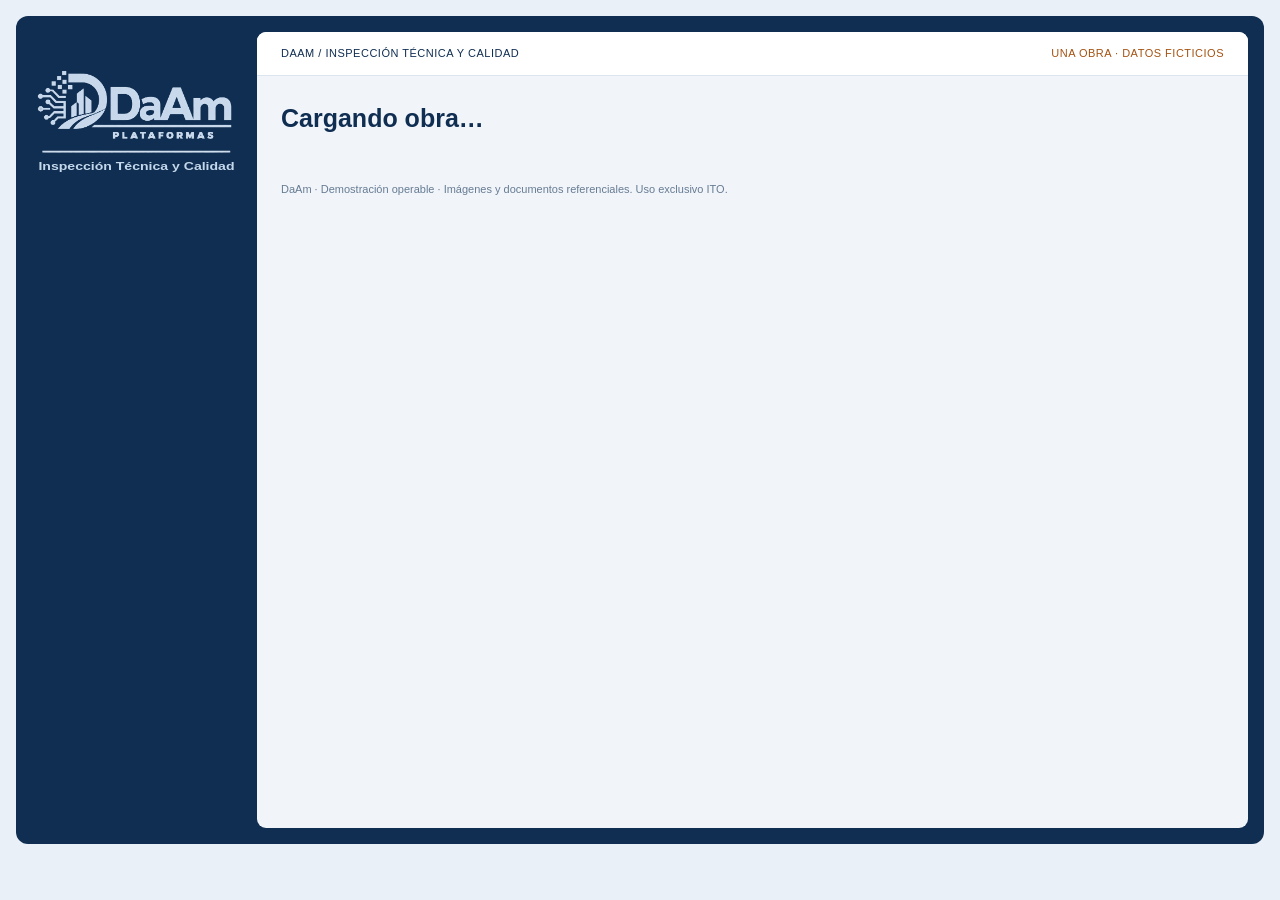
==== commit 1e8df983: "Add files via upload" ====
--- a/01_Maquetas_DaAm/02_Inspeccion_Tecnica_y_Calidad/interfaz/index.html
+++ b/01_Maquetas_DaAm/02_Inspeccion_Tecnica_y_Calidad/interfaz/index.html
@@ -1 +1 @@
-<!doctype html><html lang="es"><head><meta charset="utf-8"><meta name="viewport" content="width=device-width,initial-scale=1"><title>DaAm · Inspección Técnica y Calidad</title><link rel="stylesheet" href="base.css"><link rel="stylesheet" href="calidad.css"></head><body><div class="app"><aside><div class="brand-lockup" aria-label="DaAm Plataformas · Inspección Técnica y Calidad"><div class="brand-symbol"><img src="logo-daam-base.png" alt="DaAm Plataformas"></div><div class="brand-subtitle">Inspección Técnica<br>y Calidad</div></div><nav aria-label="Pestañas de la plataforma"></nav></aside><main><header><span>DAAM / INSPECCIÓN TÉCNICA Y CALIDAD</span><span class="demo">UNA OBRA · DATOS FICTICIOS</span></header><div class="body"><h1 id="title">Cargando obra…</h1><p class="subtitle" id="project"></p><div id="message" role="status"></div><div class="toolbar" id="filters"></div><div id="content"></div><footer>DaAm · Demostración operable · Imágenes y documentos referenciales. Roles de demostración.</footer></div></main></div><dialog id="viewer"><button class="btn" id="close-viewer">Cerrar ×</button><h2 id="viewer-title"></h2><img id="viewer-image" alt=""><p id="viewer-note" class="note"></p></dialog><script src="app.js"></script></body></html>
+<!doctype html><html lang="es"><head><meta charset="utf-8"><meta name="viewport" content="width=device-width,initial-scale=1"><title>DaAm · Inspección Técnica y Calidad</title><link rel="stylesheet" href="base.css"><link rel="stylesheet" href="calidad.css"></head><body><div class="app"><aside><div class="brand-lockup"><img class="brand-complete" src="logo-inspeccion-calidad.svg" alt="DaAm Plataformas · Inspección Técnica y Calidad"></div><nav aria-label="Pestañas de la plataforma"></nav></aside><main><header><span>DAAM / INSPECCIÓN TÉCNICA Y CALIDAD</span><span class="demo">UNA OBRA · DATOS FICTICIOS</span></header><div class="body"><h1 id="title">Cargando obra…</h1><p class="subtitle" id="project"></p><div id="message" role="status"></div><div class="toolbar" id="filters"></div><div id="content"></div><footer>DaAm · Demostración operable · Imágenes y documentos referenciales. Uso exclusivo ITO.</footer></div></main></div><dialog id="viewer"><button class="btn" id="close-viewer">Cerrar ×</button><h2 id="viewer-title"></h2><img id="viewer-image" alt=""><p id="viewer-note" class="note"></p></dialog><script src="app.js"></script></body></html>
--- a/01_Maquetas_DaAm/02_Inspeccion_Tecnica_y_Calidad/interfaz/calidad.css
+++ b/01_Maquetas_DaAm/02_Inspeccion_Tecnica_y_Calidad/interfaz/calidad.css
@@ -1,3 +1,5 @@
 .brand-lockup{margin:10px 0 30px;padding:0;width:100%}.brand-symbol{position:relative;width:100%;aspect-ratio:1503 / 825;overflow:hidden}.brand-symbol img{display:block;width:100%;height:auto;max-width:none;filter:none;opacity:1}.brand-subtitle{color:#e5eef9;text-align:center;font-family:Arial,sans-serif;font-size:12px;font-weight:700;line-height:1.55;margin-top:7px;white-space:nowrap}.split{display:grid;grid-template-columns:minmax(0,1.5fr) minmax(260px,1fr);gap:18px}.cards.four{grid-template-columns:repeat(4,minmax(0,1fr))}.status-red{color:#bc3c44}.status-yellow{color:#946900}.status-green{color:#23715b}.check{padding:16px 0;border-bottom:1px solid #dce5ef}.answers{display:flex;gap:8px;margin:10px 0;flex-wrap:wrap}.answer{border:1px solid #c9d8e7;background:white;color:#102e52;min-height:48px;min-width:112px;border-radius:6px;padding:10px}.answer.selected{background:#436f9b;color:white;border-color:#436f9b}.field{display:grid;gap:6px;margin:12px 0;font-size:12px}.field input,.field select,.field textarea,.search{font:inherit;padding:10px;border:1px solid #c9d8e7;border-radius:5px;color:#102e52;background:white;width:100%}.field textarea{min-height:82px;resize:vertical}.actions{display:flex;gap:10px;flex-wrap:wrap;margin:16px 0}.btn:disabled{opacity:.5;cursor:wait}.btn.primary{background:#436f9b;border-color:#436f9b}.gallery{display:grid;grid-template-columns:repeat(3,minmax(0,1fr));gap:16px}.doc{padding:13px;border:1px solid #dce5ef;border-radius:6px;background:#fff}.doc img{width:100%;height:185px;object-fit:contain;background:#f4f7fb;cursor:zoom-in}.doc.photo img{object-fit:cover}.doc h3{font-size:14px;margin:10px 0 4px}.doc p{font-size:12px;color:#667b92}.finding{display:grid;grid-template-columns:150px minmax(0,1fr);gap:16px}.finding img{width:150px;height:110px;object-fit:cover;border-radius:5px;cursor:pointer}.alert{padding:12px 16px;background:#fff4e7;border-left:3px solid #db8f30;border-radius:5px;margin:10px 0}.alert.error{background:#fff0ef;border-color:#bc3c44}.alert.success{background:#edf7f2;border-color:#23715b}.thread{border-left:2px solid #dce5ef;padding-left:14px;margin:16px 0}.comment{background:#f3f7fb;border-radius:5px;padding:12px;margin-bottom:10px}.comment small{color:#667b92}.comment p{margin:6px 0 0;white-space:pre-wrap}.photo-pair{display:grid;grid-template-columns:1fr 1fr;gap:12px}.photo-pair img{width:100%;height:200px;object-fit:cover;cursor:zoom-in}.photo-label{font-size:11px;color:#667b92}.progress-large{background:#e6eef6;border-radius:6px;height:13px;overflow:hidden;margin:8px 0}.progress-large span{display:block;height:100%;background:#436f9b}.planwrap{position:relative;line-height:0;touch-action:none;border:1px solid #dce5ef;border-radius:5px;overflow:hidden}.planwrap>img{width:100%;display:block}.planwrap>svg{position:absolute;inset:0;width:100%;height:100%;cursor:crosshair}.pin{cursor:pointer;pointer-events:all}.plan-controls .active{background:#436f9b;color:white}.tablewrap{max-height:460px}.camera{display:inline-block;background:#436f9b;color:#fff;padding:12px 16px;border-radius:6px;cursor:pointer}.camera input{display:none}.thumb{height:120px;max-width:180px;object-fit:cover;border-radius:5px}.role-note{font-size:11px;color:#667b92}.pill{display:inline-block;font-size:11px;padding:3px 7px;border-radius:4px;background:#edf2f8;margin:3px 5px 3px 0}.pill.red{background:#fff0ef;color:#bc3c44}.pill.yellow{background:#fff5d8;color:#946900}.pill.green{background:#e8f5ef;color:#23715b}dialog{max-width:95vw;width:1050px;max-height:94vh;border:0;border-radius:8px;padding:18px;color:#102e52}dialog::backdrop{background:#071d35bb}dialog img{display:block;width:100%;max-height:75vh;object-fit:contain}#close-viewer{float:right}.pending{color:#667b92;padding:30px;text-align:center}#message a{margin-left:15px}.cut-note{margin:8px 0;font-size:12px;color:#667b92}.toolbar label{max-width:240px}.form-lock{background:#f4f7fb;padding:12px;border-radius:5px}.check.disabled .answers{pointer-events:none;opacity:.7}.approval{font-size:12px;padding:12px;background:#edf7f2;border-radius:5px}@media(max-width:1000px){.gallery{grid-template-columns:repeat(2,minmax(0,1fr))}.split{grid-template-columns:1fr}.cards.four{grid-template-columns:repeat(2,minmax(0,1fr))}}@media(max-width:700px){.brand-lockup{width:210px;margin:10px auto 26px}.gallery{grid-template-columns:1fr}.cards.four{grid-template-columns:1fr 1fr}.finding{grid-template-columns:90px minmax(0,1fr)}.finding img{width:90px;height:95px}.photo-pair img{height:140px}.answer{flex:1;min-width:85px;font-size:12px}.actions .btn{flex:1}.body{padding:12px}}
 
 .camera{position:sticky;bottom:14px;z-index:3;box-shadow:0 3px 10px #102e5222}
+
+.brand-complete{display:block;width:100%;height:auto}.brand-lockup{margin:10px 0 34px}.planwrap{max-width:1200px;margin:auto;aspect-ratio:1000 / 660}.planwrap>img{width:100%;height:100%;object-fit:fill}.planwrap>svg{z-index:2;pointer-events:all;touch-action:none}.legend .swatch{display:inline-block;width:13px;height:13px;margin-right:6px;border-radius:50%;border:0}.pdf-document{height:185px;display:grid;place-items:center;background:#edf3f9;font-weight:700}
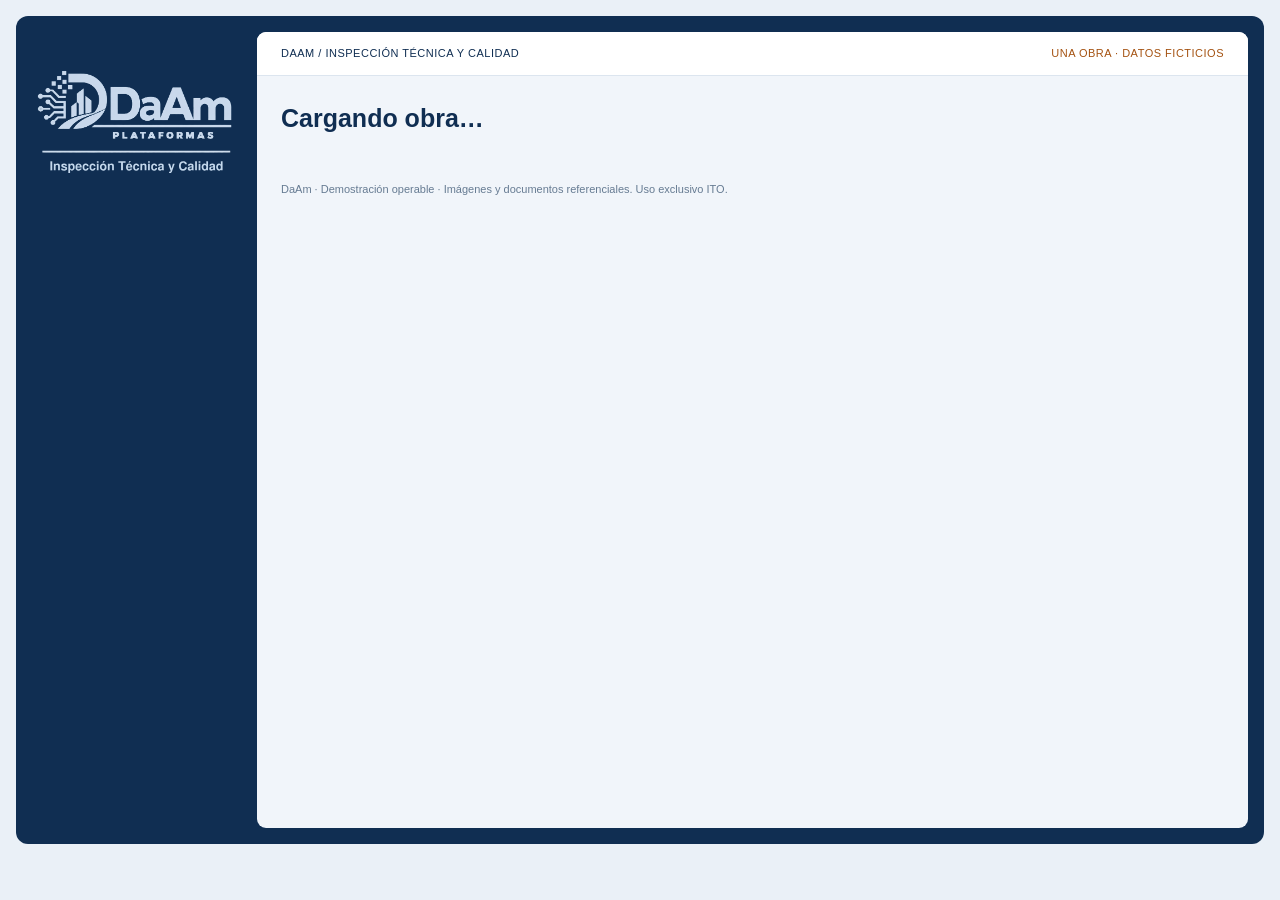
==== commit 46babf16: "Add files via upload" ====
--- a/01_Maquetas_DaAm/02_Inspeccion_Tecnica_y_Calidad/interfaz/index.html
+++ b/01_Maquetas_DaAm/02_Inspeccion_Tecnica_y_Calidad/interfaz/index.html
@@ -1 +1 @@
-<!doctype html><html lang="es"><head><meta charset="utf-8"><meta name="viewport" content="width=device-width,initial-scale=1"><title>DaAm · Inspección Técnica y Calidad</title><link rel="stylesheet" href="base.css"><link rel="stylesheet" href="calidad.css"></head><body><div class="app"><aside><div class="brand-lockup"><img class="brand-complete" src="logo-inspeccion-calidad.svg" alt="DaAm Plataformas · Inspección Técnica y Calidad"></div><nav aria-label="Pestañas de la plataforma"></nav></aside><main><header><span>DAAM / INSPECCIÓN TÉCNICA Y CALIDAD</span><span class="demo">UNA OBRA · DATOS FICTICIOS</span></header><div class="body"><h1 id="title">Cargando obra…</h1><p class="subtitle" id="project"></p><div id="message" role="status"></div><div class="toolbar" id="filters"></div><div id="content"></div><footer>DaAm · Demostración operable · Imágenes y documentos referenciales. Uso exclusivo ITO.</footer></div></main></div><dialog id="viewer"><button class="btn" id="close-viewer">Cerrar ×</button><h2 id="viewer-title"></h2><img id="viewer-image" alt=""><p id="viewer-note" class="note"></p></dialog><script src="app.js"></script></body></html>
+<!doctype html><html lang="es"><head><meta charset="utf-8"><meta name="viewport" content="width=device-width,initial-scale=1"><title>DaAm · Inspección Técnica y Calidad</title><link rel="stylesheet" href="base.css"><link rel="stylesheet" href="calidad.css"></head><body><div class="app"><aside><div class="brand-lockup"><img class="brand-complete" src="logo-inspeccion-calidad.svg?v=5" alt="DaAm Plataformas · Inspección Técnica y Calidad"></div><nav aria-label="Pestañas de la plataforma"></nav></aside><main><header><span>DAAM / INSPECCIÓN TÉCNICA Y CALIDAD</span><span class="demo">UNA OBRA · DATOS FICTICIOS</span></header><div class="body"><h1 id="title">Cargando obra…</h1><p class="subtitle" id="project"></p><div id="message" role="status"></div><div class="toolbar" id="filters"></div><div id="content"></div><footer>DaAm · Demostración operable · Imágenes y documentos referenciales. Uso exclusivo ITO.</footer></div></main></div><dialog id="viewer"><button class="btn" id="close-viewer">Cerrar ×</button><h2 id="viewer-title"></h2><img id="viewer-image" alt=""><p id="viewer-note" class="note"></p></dialog><script src="app.js?v=5"></script></body></html>
